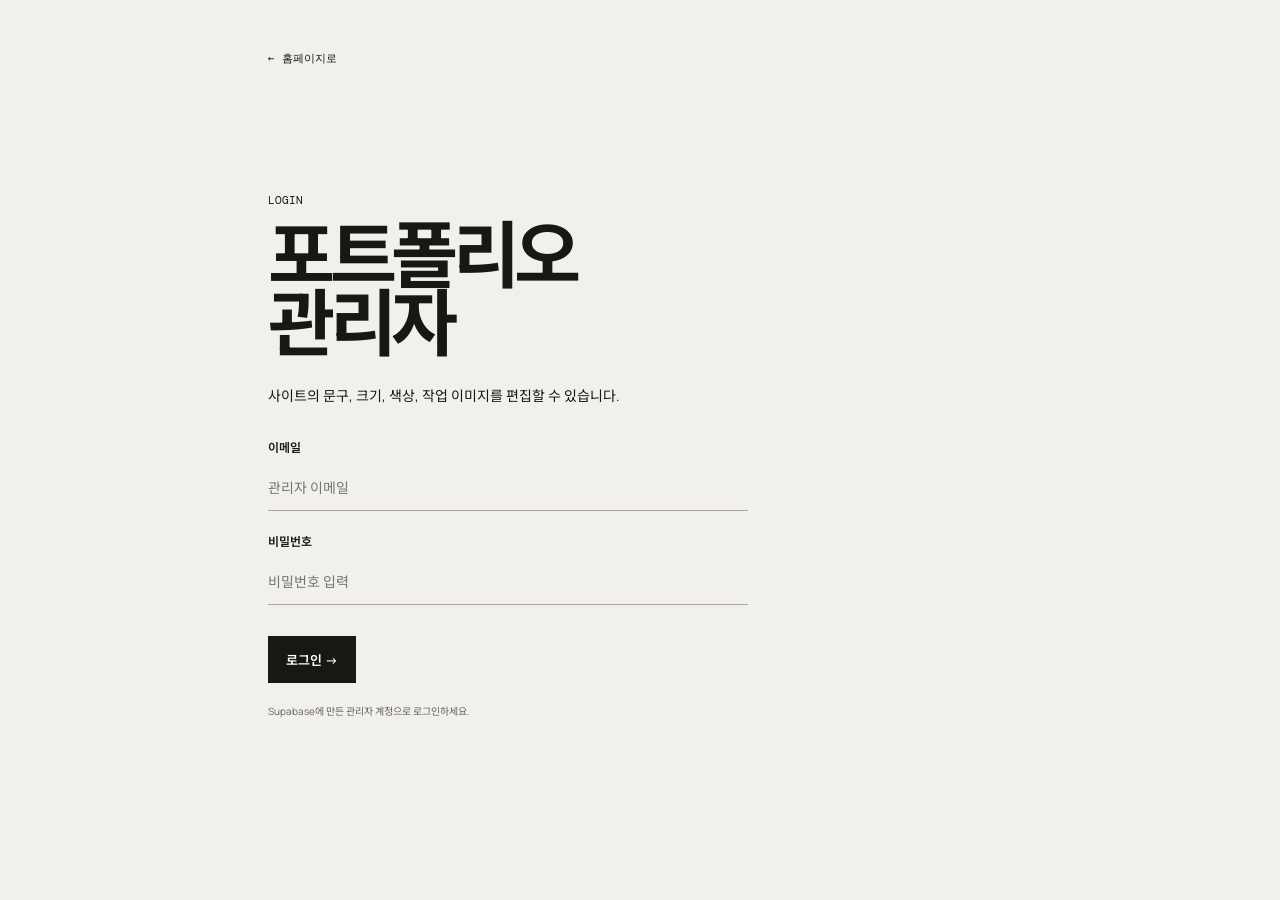
==== portfolio-homepage/admin.html @ 96dd7811 "Add files via upload" ====
<!doctype html>
<html lang="ko"><head><meta charset="UTF-8"><meta name="viewport" content="width=device-width,initial-scale=1.0"><title>관리자 · SEUNG</title><link rel="preconnect" href="https://fonts.googleapis.com"><link rel="preconnect" href="https://fonts.gstatic.com" crossorigin><link href="https://fonts.googleapis.com/css2?family=DM+Mono&family=Manrope:wght@400;600;700&family=Noto+Sans+KR:wght@400;600;700&display=swap" rel="stylesheet"><link rel="stylesheet" href="admin.css"></head>
<body><main><a class="back" href="index.html">← 홈페이지로</a>
<section id="login"><p class="tag">LOGIN</p><h1>포트폴리오<br>관리자</h1><p>사이트의 문구, 크기, 색상, 작업 이미지를 편집할 수 있습니다.</p><form id="loginForm"><label>이메일<input id="email" type="email" placeholder="관리자 이메일" required></label><label>비밀번호<input id="password" type="password" placeholder="비밀번호 입력" required></label><button>로그인 →</button><small>Supabase에 만든 관리자 계정으로 로그인하세요.</small></form></section>
<section id="dashboard" hidden><div class="top"><div><p class="tag">CONTENT MANAGER</p><h1>사이트 편집</h1></div><button id="logout" class="secondary">로그아웃</button></div><p class="intro">저장 후 홈페이지를 새로고침하면 결과를 확인할 수 있습니다.</p><form id="settingsForm">
<div class="panel"><h2>첫 화면</h2><label>메인 문구<textarea name="heroTitle" rows="3"></textarea></label><label>소개 문구<textarea name="heroIntro" rows="2"></textarea></label><label>메인 문구 크기 <output id="heroSizeValue"></output><input class="range" name="heroSize" type="range" min="48" max="150" step="1"></label><label>첫 화면 배경색<input class="color" name="heroBg" type="color"></label></div>
<div class="panel"><h2>소개 영역</h2><label>소개 제목<textarea name="aboutTitle" rows="2"></textarea></label><label>소개 본문<textarea name="aboutText" rows="4"></textarea></label><label>소개 제목 크기 <output id="aboutSizeValue"></output><input class="range" name="aboutSize" type="range" min="32" max="100" step="1"></label></div>
<div class="panel"><h2>작업물</h2><p class="help">제목·설명·대표 이미지를 각각 바꿀 수 있습니다. 사진은 3MB 이하를 권장합니다.</p><div class="projects">
<fieldset><legend>01</legend><label>제목<input name="projectTitle0"></label><label>설명<input name="projectDetail0"></label><label>대표 이미지<input class="image-input" data-index="0" type="file" accept="image/*"></label><button class="remove-image" data-index="0" type="button">이미지 제거</button></fieldset>
<fieldset><legend>02</legend><label>제목<input name="projectTitle1"></label><label>설명<input name="projectDetail1"></label><label>대표 이미지<input class="image-input" data-index="1" type="file" accept="image/*"></label><button class="remove-image" data-index="1" type="button">이미지 제거</button></fieldset>
<fieldset><legend>03</legend><label>제목<input name="projectTitle2"></label><label>설명<input name="projectDetail2"></label><label>대표 이미지<input class="image-input" data-index="2" type="file" accept="image/*"></label><button class="remove-image" data-index="2" type="button">이미지 제거</button></fieldset>
</div></div>
<div class="panel"><h2>연락처 및 하단</h2><label>이메일 주소<input name="email" type="email"></label><label>하단 배경색<input class="color" name="contactBg" type="color"></label></div><button class="save">변경사항 저장하기 →</button><p id="notice" aria-live="polite"></p></form></section></main><script type="module" src="admin.js"></script></body></html>
---- portfolio-homepage/admin.css ----
:root{--ink:#171714;--paper:#f2f0ea;--lime:#d6ff4e}*{box-sizing:border-box}body{margin:0;background:var(--paper);color:var(--ink);font-family:Manrope,'Noto Sans KR',sans-serif}main{max-width:800px;margin:auto;padding:45px 28px 80px}.back,.tag{font:11px 'DM Mono',monospace}.back{color:inherit;text-decoration:none}.tag{margin:0}.tag+h1{margin-top:14px}h1{font-size:clamp(43px,7vw,73px);line-height:.93;letter-spacing:-.075em;margin:0}#login{margin-top:14vh;max-width:480px}#login>p:not(.tag){font-size:14px;line-height:1.7;margin:27px 0}form{margin-top:30px}label{font-size:12px;font-weight:600;display:block;margin:21px 0}input,textarea{display:block;width:100%;margin-top:9px;padding:13px 0;border:0;border-bottom:1px solid #a8a69e;background:transparent;font:14px Manrope,'Noto Sans KR',sans-serif;resize:vertical}button{margin-top:10px;background:var(--ink);color:white;border:0;padding:14px 18px;font:600 13px Manrope,'Noto Sans KR',sans-serif;cursor:pointer}.secondary{background:transparent;color:var(--ink);border:1px solid var(--ink);margin:0}.top{display:flex;justify-content:space-between;align-items:start;margin-top:60px}.panel{padding:27px 0;border-top:1px solid #aaa79e}.panel h2{font-size:18px;margin:0 0 6px;letter-spacing:-.04em}.save{background:var(--lime);color:var(--ink);width:100%;margin-top:5px}small{display:block;color:#66645e;font-size:10px;line-height:1.6;margin-top:20px}#notice{font-size:12px;color:#23733a;margin-top:14px}.intro,.help{font-size:12px;line-height:1.6;color:#5d5b55}.range{accent-color:var(--ink);padding:0;border:0}.color{height:35px;padding:2px;border:0;width:70px}.projects{display:grid;grid-template-columns:repeat(3,1fr);gap:12px;margin-top:18px}fieldset{border:1px solid #aaa79e;padding:8px 14px 14px;min-width:0}legend{font:11px 'DM Mono',monospace;padding:0 5px}fieldset label{font-size:10px;margin:11px 0}fieldset input{font-size:11px;padding:7px 0}.image-input{font-size:9px}.remove-image{font-size:10px;padding:7px 8px;margin:0;background:transparent;color:var(--ink);border:1px solid #888}@media(max-width:620px){.projects{grid-template-columns:1fr}.top{margin-top:35px}}
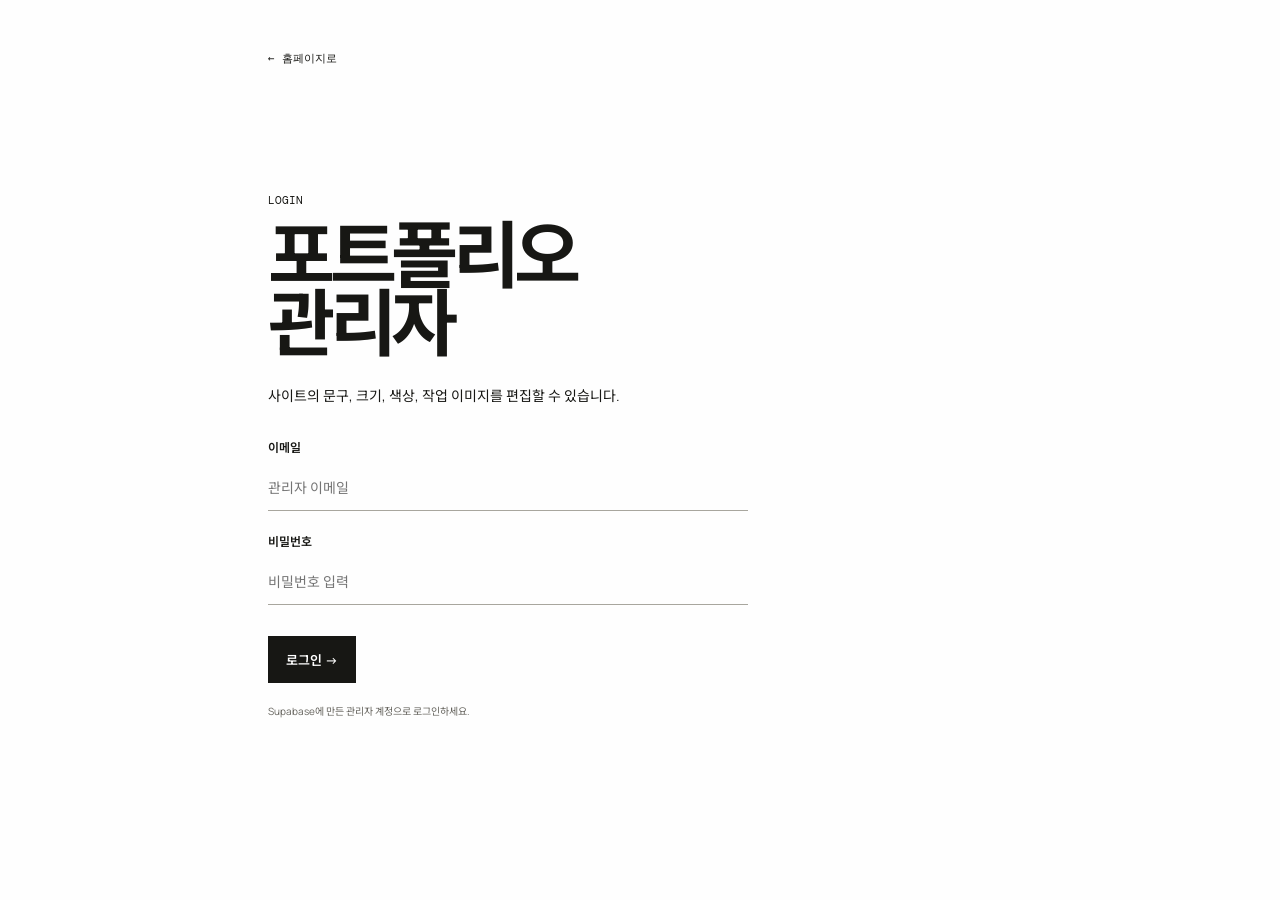
==== commit 3874293d: "Add hero image upload field to admin Added contact and footer section with email and background colo" ====
--- a/portfolio-homepage/admin.html
+++ b/portfolio-homepage/admin.html
@@ -3,7 +3,7 @@
 <body><main><a class="back" href="index.html">← 홈페이지로</a>
 <section id="login"><p class="tag">LOGIN</p><h1>포트폴리오<br>관리자</h1><p>사이트의 문구, 크기, 색상, 작업 이미지를 편집할 수 있습니다.</p><form id="loginForm"><label>이메일<input id="email" type="email" placeholder="관리자 이메일" required></label><label>비밀번호<input id="password" type="password" placeholder="비밀번호 입력" required></label><button>로그인 →</button><small>Supabase에 만든 관리자 계정으로 로그인하세요.</small></form></section>
 <section id="dashboard" hidden><div class="top"><div><p class="tag">CONTENT MANAGER</p><h1>사이트 편집</h1></div><button id="logout" class="secondary">로그아웃</button></div><p class="intro">저장 후 홈페이지를 새로고침하면 결과를 확인할 수 있습니다.</p><form id="settingsForm">
-<div class="panel"><h2>첫 화면</h2><label>메인 문구<textarea name="heroTitle" rows="3"></textarea></label><label>소개 문구<textarea name="heroIntro" rows="2"></textarea></label><label>메인 문구 크기 <output id="heroSizeValue"></output><input class="range" name="heroSize" type="range" min="48" max="150" step="1"></label><label>첫 화면 배경색<input class="color" name="heroBg" type="color"></label></div>
+<div class="panel"><h2>첫 화면</h2><label>메인 문구<textarea name="heroTitle" rows="3"></textarea></label><label>소개 문구<textarea name="heroIntro" rows="2"></textarea></label><label>메인 문구 크기 <output id="heroSizeValue"></output><input class="range" name="heroSize" type="range" min="48" max="150" step="1"></label><label>첫 화면 배경색<input class="color" name="heroBg" type="color"></label><label>메인 이미지<input id="heroImageInput" type="file" accept="image/*"></label><button id="removeHeroImage" class="remove-image" type="button">메인 이미지 제거</button></div>
 <div class="panel"><h2>소개 영역</h2><label>소개 제목<textarea name="aboutTitle" rows="2"></textarea></label><label>소개 본문<textarea name="aboutText" rows="4"></textarea></label><label>소개 제목 크기 <output id="aboutSizeValue"></output><input class="range" name="aboutSize" type="range" min="32" max="100" step="1"></label></div>
 <div class="panel"><h2>작업물</h2><p class="help">제목·설명·대표 이미지를 각각 바꿀 수 있습니다. 사진은 3MB 이하를 권장합니다.</p><div class="projects">
 <fieldset><legend>01</legend><label>제목<input name="projectTitle0"></label><label>설명<input name="projectDetail0"></label><label>대표 이미지<input class="image-input" data-index="0" type="file" accept="image/*"></label><button class="remove-image" data-index="0" type="button">이미지 제거</button></fieldset>
--- a/portfolio-homepage/admin.css
+++ b/portfolio-homepage/admin.css
@@ -1 +1 @@
-:root{--ink:#171714;--paper:#f2f0ea;--lime:#d6ff4e}*{box-sizing:border-box}body{margin:0;background:var(--paper);color:var(--ink);font-family:Manrope,'Noto Sans KR',sans-serif}main{max-width:800px;margin:auto;padding:45px 28px 80px}.back,.tag{font:11px 'DM Mono',monospace}.back{color:inherit;text-decoration:none}.tag{margin:0}.tag+h1{margin-top:14px}h1{font-size:clamp(43px,7vw,73px);line-height:.93;letter-spacing:-.075em;margin:0}#login{margin-top:14vh;max-width:480px}#login>p:not(.tag){font-size:14px;line-height:1.7;margin:27px 0}form{margin-top:30px}label{font-size:12px;font-weight:600;display:block;margin:21px 0}input,textarea{display:block;width:100%;margin-top:9px;padding:13px 0;border:0;border-bottom:1px solid #a8a69e;background:transparent;font:14px Manrope,'Noto Sans KR',sans-serif;resize:vertical}button{margin-top:10px;background:var(--ink);color:white;border:0;padding:14px 18px;font:600 13px Manrope,'Noto Sans KR',sans-serif;cursor:pointer}.secondary{background:transparent;color:var(--ink);border:1px solid var(--ink);margin:0}.top{display:flex;justify-content:space-between;align-items:start;margin-top:60px}.panel{padding:27px 0;border-top:1px solid #aaa79e}.panel h2{font-size:18px;margin:0 0 6px;letter-spacing:-.04em}.save{background:var(--lime);color:var(--ink);width:100%;margin-top:5px}small{display:block;color:#66645e;font-size:10px;line-height:1.6;margin-top:20px}#notice{font-size:12px;color:#23733a;margin-top:14px}.intro,.help{font-size:12px;line-height:1.6;color:#5d5b55}.range{accent-color:var(--ink);padding:0;border:0}.color{height:35px;padding:2px;border:0;width:70px}.projects{display:grid;grid-template-columns:repeat(3,1fr);gap:12px;margin-top:18px}fieldset{border:1px solid #aaa79e;padding:8px 14px 14px;min-width:0}legend{font:11px 'DM Mono',monospace;padding:0 5px}fieldset label{font-size:10px;margin:11px 0}fieldset input{font-size:11px;padding:7px 0}.image-input{font-size:9px}.remove-image{font-size:10px;padding:7px 8px;margin:0;background:transparent;color:var(--ink);border:1px solid #888}@media(max-width:620px){.projects{grid-template-columns:1fr}.top{margin-top:35px}}
+:root{--ink:#171714;--paper:#fefefe;--lime:#d6ff4e}*{box-sizing:border-box}body{margin:0;background:var(--paper);color:var(--ink);font-family:Manrope,'Noto Sans KR',sans-serif}main{max-width:800px;margin:auto;padding:45px 28px 80px}.back,.tag{font:11px 'DM Mono',monospace}.back{color:inherit;text-decoration:none}.tag{margin:0}.tag+h1{margin-top:14px}h1{font-size:clamp(43px,7vw,73px);line-height:.93;letter-spacing:-.075em;margin:0}#login{margin-top:14vh;max-width:480px}#login>p:not(.tag){font-size:14px;line-height:1.7;margin:27px 0}form{margin-top:30px}label{font-size:12px;font-weight:600;display:block;margin:21px 0}input,textarea{display:block;width:100%;margin-top:9px;padding:13px 0;border:0;border-bottom:1px solid #a8a69e;background:transparent;font:14px Manrope,'Noto Sans KR',sans-serif;resize:vertical}button{margin-top:10px;background:var(--ink);color:white;border:0;padding:14px 18px;font:600 13px Manrope,'Noto Sans KR',sans-serif;cursor:pointer}.secondary{background:transparent;color:var(--ink);border:1px solid var(--ink);margin:0}.top{display:flex;justify-content:space-between;align-items:start;margin-top:60px}.panel{padding:27px 0;border-top:1px solid #aaa79e}.panel h2{font-size:18px;margin:0 0 6px;letter-spacing:-.04em}.save{background:var(--lime);color:var(--ink);width:100%;margin-top:5px}small{display:block;color:#66645e;font-size:10px;line-height:1.6;margin-top:20px}#notice{font-size:12px;color:#23733a;margin-top:14px}.intro,.help{font-size:12px;line-height:1.6;color:#5d5b55}.range{accent-color:var(--ink);padding:0;border:0}.color{height:35px;padding:2px;border:0;width:70px}.projects{display:grid;grid-template-columns:repeat(3,1fr);gap:12px;margin-top:18px}fieldset{border:1px solid #aaa79e;padding:8px 14px 14px;min-width:0}legend{font:11px 'DM Mono',monospace;padding:0 5px}fieldset label{font-size:10px;margin:11px 0}fieldset input{font-size:11px;padding:7px 0}.image-input{font-size:9px}.remove-image{font-size:10px;padding:7px 8px;margin:0;background:transparent;color:var(--ink);border:1px solid #888}@media(max-width:620px){.projects{grid-template-columns:1fr}.top{margin-top:35px}}
